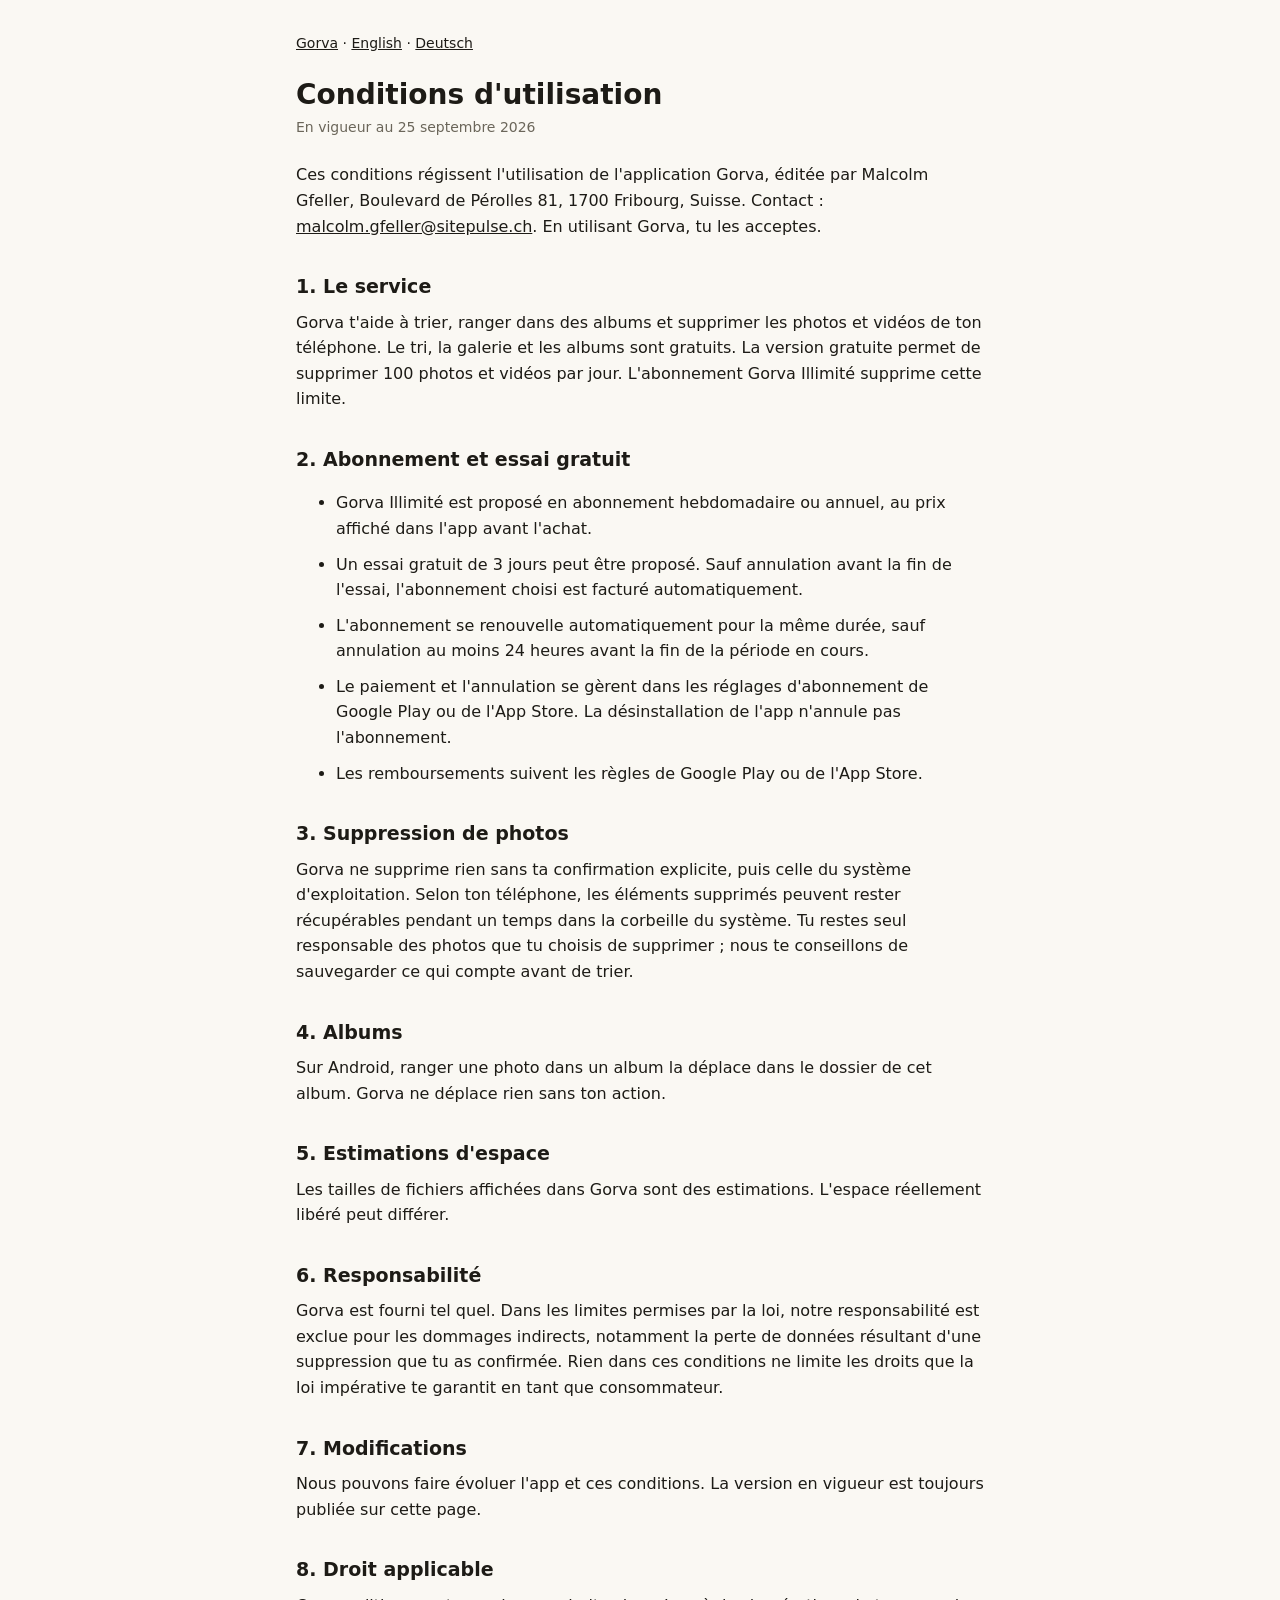
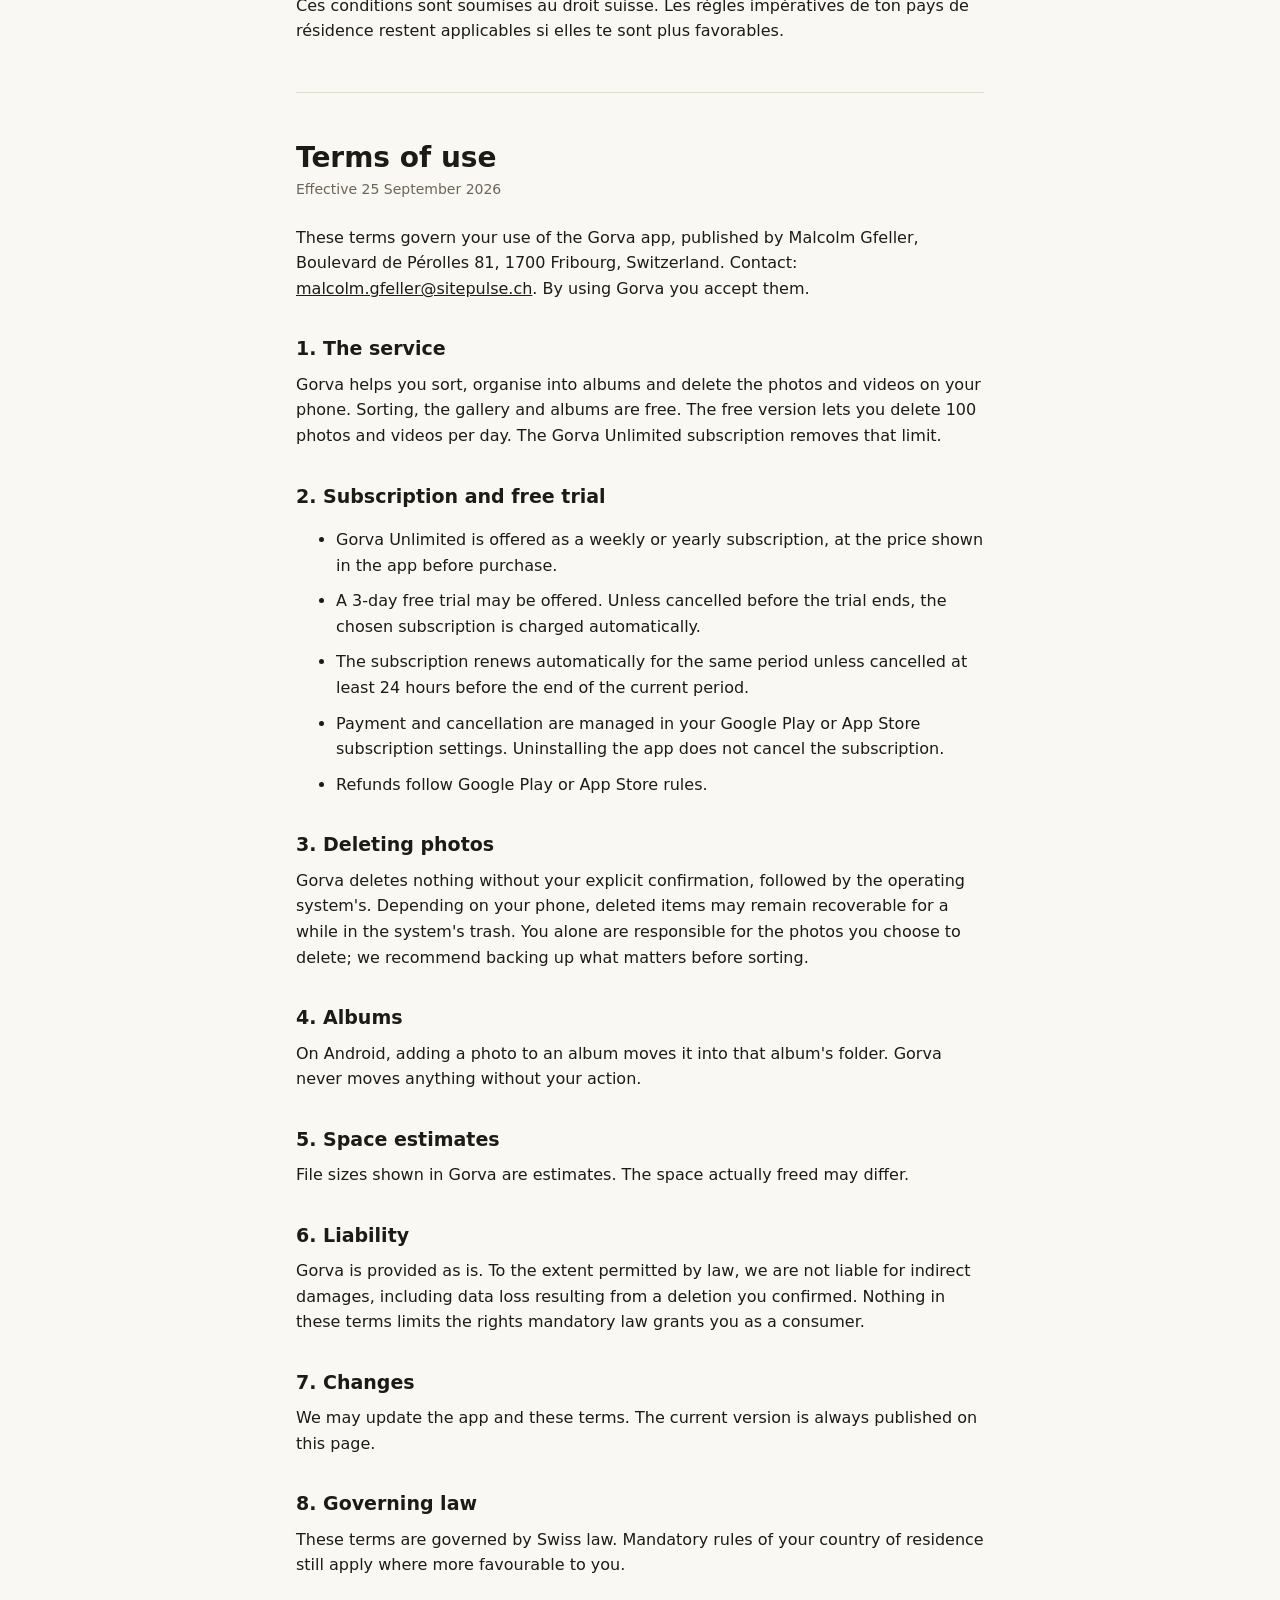
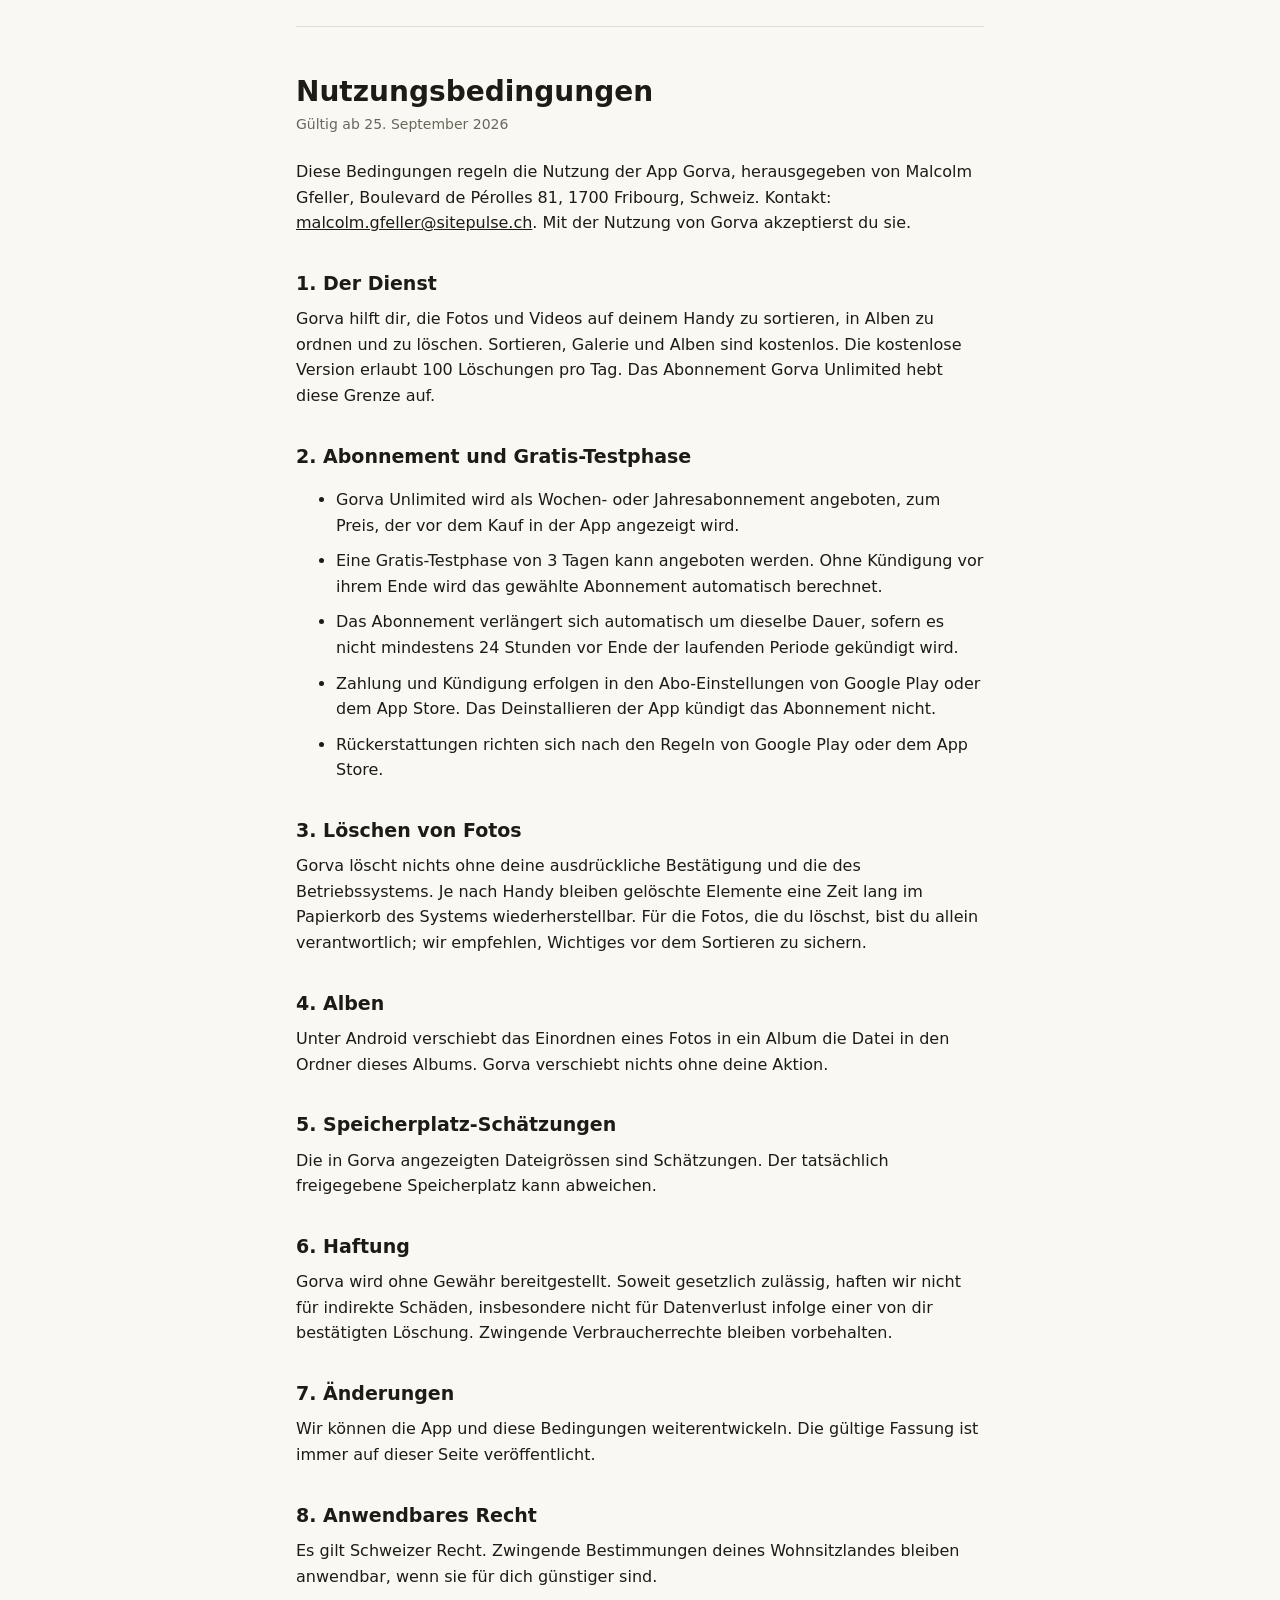
==== conditions.html @ 0fb16efd "Pages légales de Gorva (confidentialité, conditions) FR/EN/DE Co-Authored-By: Claude Opus 5.5 <norep" ====
<!doctype html>
<html lang="fr">
<head>
<meta charset="utf-8">
<meta name="viewport" content="width=device-width, initial-scale=1">
<title>Gorva — Conditions</title>
<link rel="stylesheet" href="style.css">
</head>
<body>
<main>
<nav><a href="index.html">Gorva</a> · <a href="#en">English</a> · <a href="#de">Deutsch</a></nav>

<h1>Conditions d'utilisation</h1>
<p class="meta">En vigueur au 25 septembre 2026</p>

<p>Ces conditions régissent l'utilisation de l'application Gorva, éditée par
Malcolm Gfeller, Boulevard de Pérolles 81, 1700 Fribourg, Suisse. Contact :
<a href="mailto:malcolm.gfeller@sitepulse.ch">malcolm.gfeller@sitepulse.ch</a>. En utilisant Gorva, tu les
acceptes.</p>

<h2>1. Le service</h2>
<p>Gorva t'aide à trier, ranger dans des albums et supprimer les photos et
vidéos de ton téléphone. Le tri, la galerie et les albums sont gratuits. La
version gratuite permet de supprimer 100 photos et vidéos par jour.
L'abonnement Gorva Illimité supprime cette limite.</p>

<h2>2. Abonnement et essai gratuit</h2>
<ul>
  <li>Gorva Illimité est proposé en abonnement hebdomadaire ou annuel, au prix
  affiché dans l'app avant l'achat.</li>
  <li>Un essai gratuit de 3 jours peut être proposé. Sauf annulation avant la fin
  de l'essai, l'abonnement choisi est facturé automatiquement.</li>
  <li>L'abonnement se renouvelle automatiquement pour la même durée, sauf
  annulation au moins 24 heures avant la fin de la période en cours.</li>
  <li>Le paiement et l'annulation se gèrent dans les réglages d'abonnement de
  Google Play ou de l'App Store. La désinstallation de l'app n'annule pas
  l'abonnement.</li>
  <li>Les remboursements suivent les règles de Google Play ou de l'App Store.</li>
</ul>

<h2>3. Suppression de photos</h2>
<p>Gorva ne supprime rien sans ta confirmation explicite, puis celle du système
d'exploitation. Selon ton téléphone, les éléments supprimés peuvent rester
récupérables pendant un temps dans la corbeille du système. Tu restes seul
responsable des photos que tu choisis de supprimer ; nous te conseillons de
sauvegarder ce qui compte avant de trier.</p>

<h2>4. Albums</h2>
<p>Sur Android, ranger une photo dans un album la déplace dans le dossier de cet
album. Gorva ne déplace rien sans ton action.</p>

<h2>5. Estimations d'espace</h2>
<p>Les tailles de fichiers affichées dans Gorva sont des estimations. L'espace
réellement libéré peut différer.</p>

<h2>6. Responsabilité</h2>
<p>Gorva est fourni tel quel. Dans les limites permises par la loi, notre
responsabilité est exclue pour les dommages indirects, notamment la perte de
données résultant d'une suppression que tu as confirmée. Rien dans ces conditions
ne limite les droits que la loi impérative te garantit en tant que
consommateur.</p>

<h2>7. Modifications</h2>
<p>Nous pouvons faire évoluer l'app et ces conditions. La version en vigueur est
toujours publiée sur cette page.</p>

<h2>8. Droit applicable</h2>
<p>Ces conditions sont soumises au droit suisse. Les règles impératives de ton
pays de résidence restent applicables si elles te sont plus favorables.</p>

<hr>

<h1 id="en">Terms of use</h1>
<p class="meta">Effective 25 September 2026</p>

<p>These terms govern your use of the Gorva app, published by Malcolm Gfeller,
Boulevard de Pérolles 81, 1700 Fribourg, Switzerland. Contact: <a href="mailto:malcolm.gfeller@sitepulse.ch">malcolm.gfeller@sitepulse.ch</a>.
By using Gorva you accept them.</p>

<h2>1. The service</h2>
<p>Gorva helps you sort, organise into albums and delete the photos and videos
on your phone. Sorting, the gallery and albums are free. The free version lets
you delete 100 photos and videos per day. The Gorva Unlimited subscription
removes that limit.</p>

<h2>2. Subscription and free trial</h2>
<ul>
  <li>Gorva Unlimited is offered as a weekly or yearly subscription, at the price
  shown in the app before purchase.</li>
  <li>A 3-day free trial may be offered. Unless cancelled before the trial ends,
  the chosen subscription is charged automatically.</li>
  <li>The subscription renews automatically for the same period unless cancelled
  at least 24 hours before the end of the current period.</li>
  <li>Payment and cancellation are managed in your Google Play or App Store
  subscription settings. Uninstalling the app does not cancel the
  subscription.</li>
  <li>Refunds follow Google Play or App Store rules.</li>
</ul>

<h2>3. Deleting photos</h2>
<p>Gorva deletes nothing without your explicit confirmation, followed by the
operating system's. Depending on your phone, deleted items may remain recoverable
for a while in the system's trash. You alone are responsible for the photos you
choose to delete; we recommend backing up what matters before sorting.</p>

<h2>4. Albums</h2>
<p>On Android, adding a photo to an album moves it into that album's folder.
Gorva never moves anything without your action.</p>

<h2>5. Space estimates</h2>
<p>File sizes shown in Gorva are estimates. The space actually freed may
differ.</p>

<h2>6. Liability</h2>
<p>Gorva is provided as is. To the extent permitted by law, we are not liable for
indirect damages, including data loss resulting from a deletion you confirmed.
Nothing in these terms limits the rights mandatory law grants you as a
consumer.</p>

<h2>7. Changes</h2>
<p>We may update the app and these terms. The current version is always published
on this page.</p>

<h2>8. Governing law</h2>
<p>These terms are governed by Swiss law. Mandatory rules of your country of
residence still apply where more favourable to you.</p>

<hr>

<h1 id="de">Nutzungsbedingungen</h1>
<p class="meta">Gültig ab 25. September 2026</p>

<p>Diese Bedingungen regeln die Nutzung der App Gorva, herausgegeben von
Malcolm Gfeller, Boulevard de Pérolles 81, 1700 Fribourg, Schweiz. Kontakt:
<a href="mailto:malcolm.gfeller@sitepulse.ch">malcolm.gfeller@sitepulse.ch</a>. Mit der Nutzung von Gorva
akzeptierst du sie.</p>

<h2>1. Der Dienst</h2>
<p>Gorva hilft dir, die Fotos und Videos auf deinem Handy zu sortieren, in Alben
zu ordnen und zu löschen. Sortieren, Galerie und Alben sind kostenlos. Die
kostenlose Version erlaubt 100 Löschungen pro Tag. Das Abonnement Gorva Unlimited
hebt diese Grenze auf.</p>

<h2>2. Abonnement und Gratis-Testphase</h2>
<ul>
  <li>Gorva Unlimited wird als Wochen- oder Jahresabonnement angeboten, zum Preis,
  der vor dem Kauf in der App angezeigt wird.</li>
  <li>Eine Gratis-Testphase von 3 Tagen kann angeboten werden. Ohne Kündigung vor
  ihrem Ende wird das gewählte Abonnement automatisch berechnet.</li>
  <li>Das Abonnement verlängert sich automatisch um dieselbe Dauer, sofern es nicht
  mindestens 24 Stunden vor Ende der laufenden Periode gekündigt wird.</li>
  <li>Zahlung und Kündigung erfolgen in den Abo-Einstellungen von Google Play oder
  dem App Store. Das Deinstallieren der App kündigt das Abonnement nicht.</li>
  <li>Rückerstattungen richten sich nach den Regeln von Google Play oder dem App
  Store.</li>
</ul>

<h2>3. Löschen von Fotos</h2>
<p>Gorva löscht nichts ohne deine ausdrückliche Bestätigung und die des
Betriebssystems. Je nach Handy bleiben gelöschte Elemente eine Zeit lang im
Papierkorb des Systems wiederherstellbar. Für die Fotos, die du löschst, bist du
allein verantwortlich; wir empfehlen, Wichtiges vor dem Sortieren zu sichern.</p>

<h2>4. Alben</h2>
<p>Unter Android verschiebt das Einordnen eines Fotos in ein Album die Datei in
den Ordner dieses Albums. Gorva verschiebt nichts ohne deine Aktion.</p>

<h2>5. Speicherplatz-Schätzungen</h2>
<p>Die in Gorva angezeigten Dateigrössen sind Schätzungen. Der tatsächlich
freigegebene Speicherplatz kann abweichen.</p>

<h2>6. Haftung</h2>
<p>Gorva wird ohne Gewähr bereitgestellt. Soweit gesetzlich zulässig, haften wir
nicht für indirekte Schäden, insbesondere nicht für Datenverlust infolge einer von
dir bestätigten Löschung. Zwingende Verbraucherrechte bleiben vorbehalten.</p>

<h2>7. Änderungen</h2>
<p>Wir können die App und diese Bedingungen weiterentwickeln. Die gültige Fassung
ist immer auf dieser Seite veröffentlicht.</p>

<h2>8. Anwendbares Recht</h2>
<p>Es gilt Schweizer Recht. Zwingende Bestimmungen deines Wohnsitzlandes bleiben
anwendbar, wenn sie für dich günstiger sind.</p>
</main>
</body>
</html>
---- style.css ----
:root { color-scheme: light dark; --bg: #faf8f3; --fg: #1d1b16; --muted: #6b665a; --line: #e2ddd0; }
@media (prefers-color-scheme: dark) { :root { --bg: #14130f; --fg: #f1ede3; --muted: #a39d8e; --line: #2c2a23; } }
* { box-sizing: border-box; }
body { margin: 0; background: var(--bg); color: var(--fg); font: 16px/1.6 system-ui, -apple-system, "Segoe UI", sans-serif; }
main { max-width: 720px; margin: 0 auto; padding: 32px 16px 64px; }
h1 { font-size: 28px; line-height: 1.2; margin: 0 0 4px; }
h2 { font-size: 19px; margin: 32px 0 8px; }
p, li { margin: 0 0 10px; }
.meta { color: var(--muted); font-size: 14px; margin-bottom: 24px; }
nav { font-size: 14px; margin-bottom: 24px; }
hr { border: 0; border-top: 1px solid var(--line); margin: 48px 0; }
a { color: inherit; }
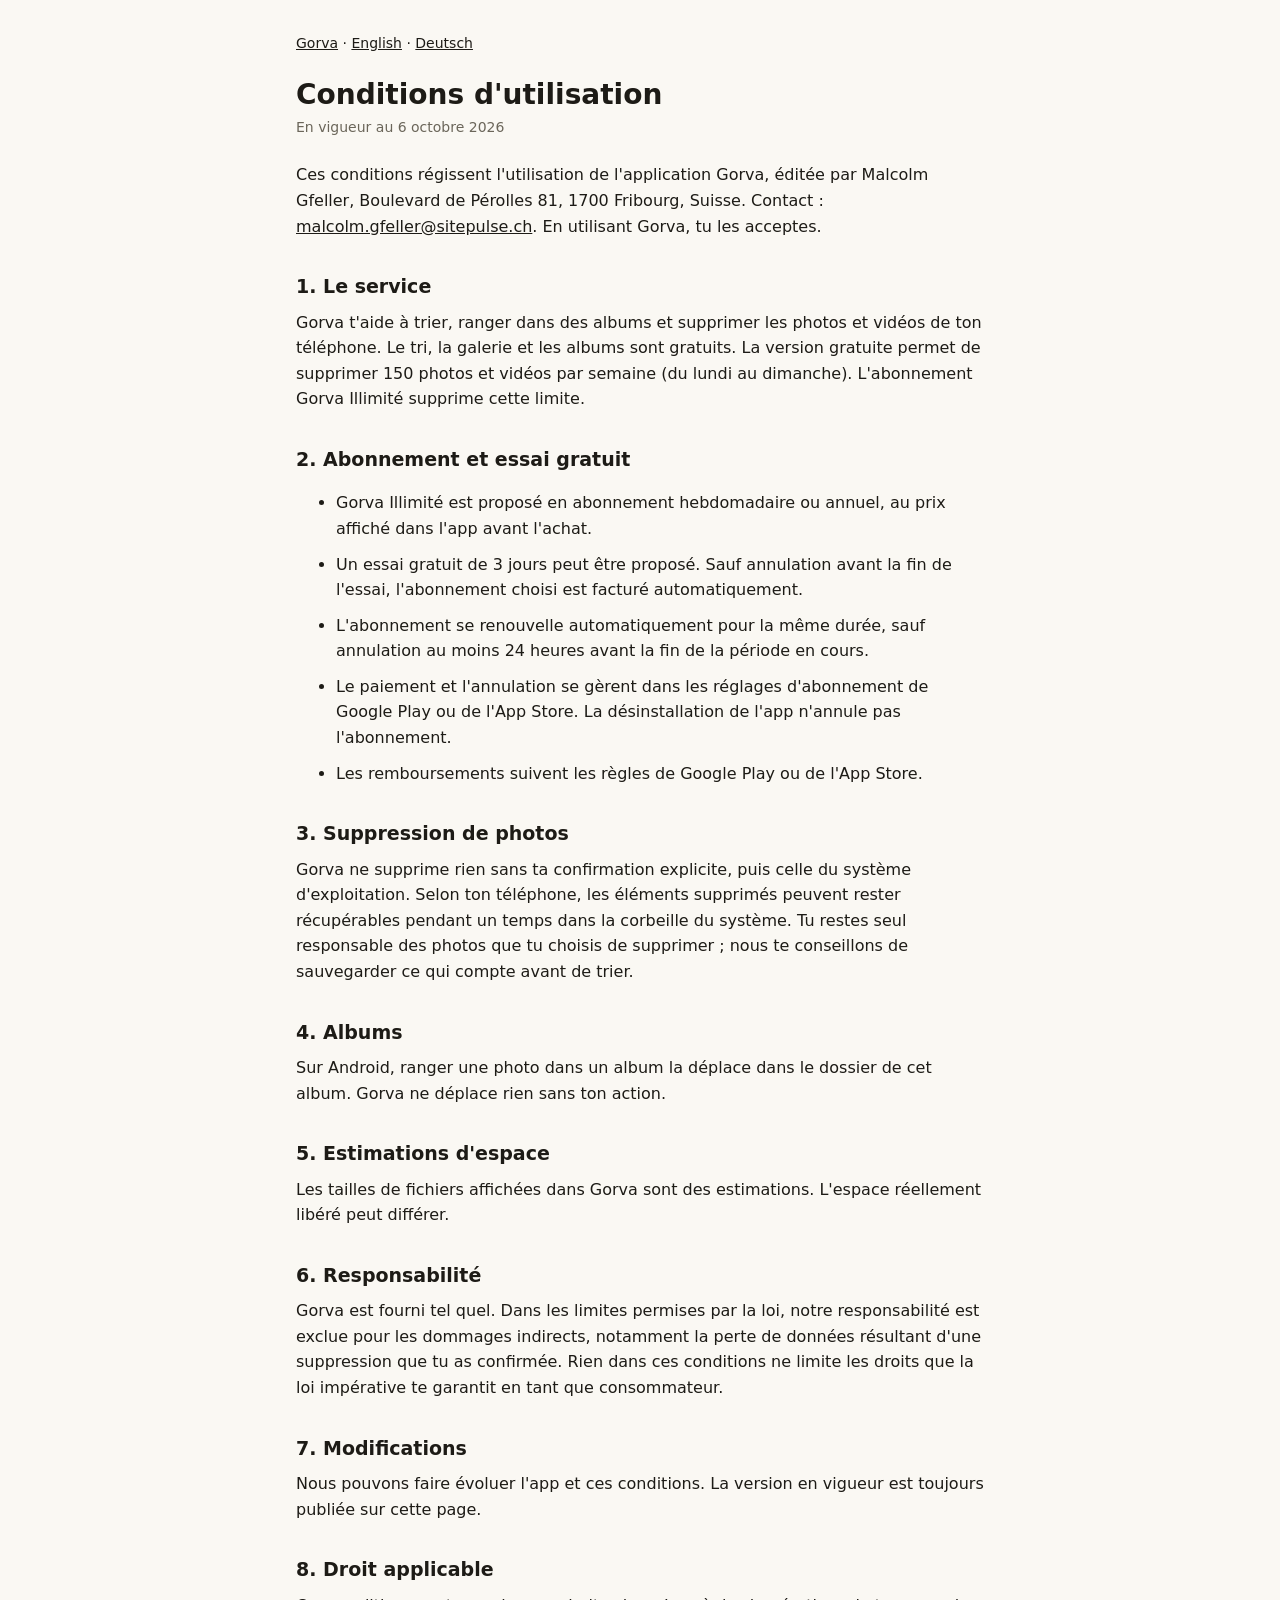
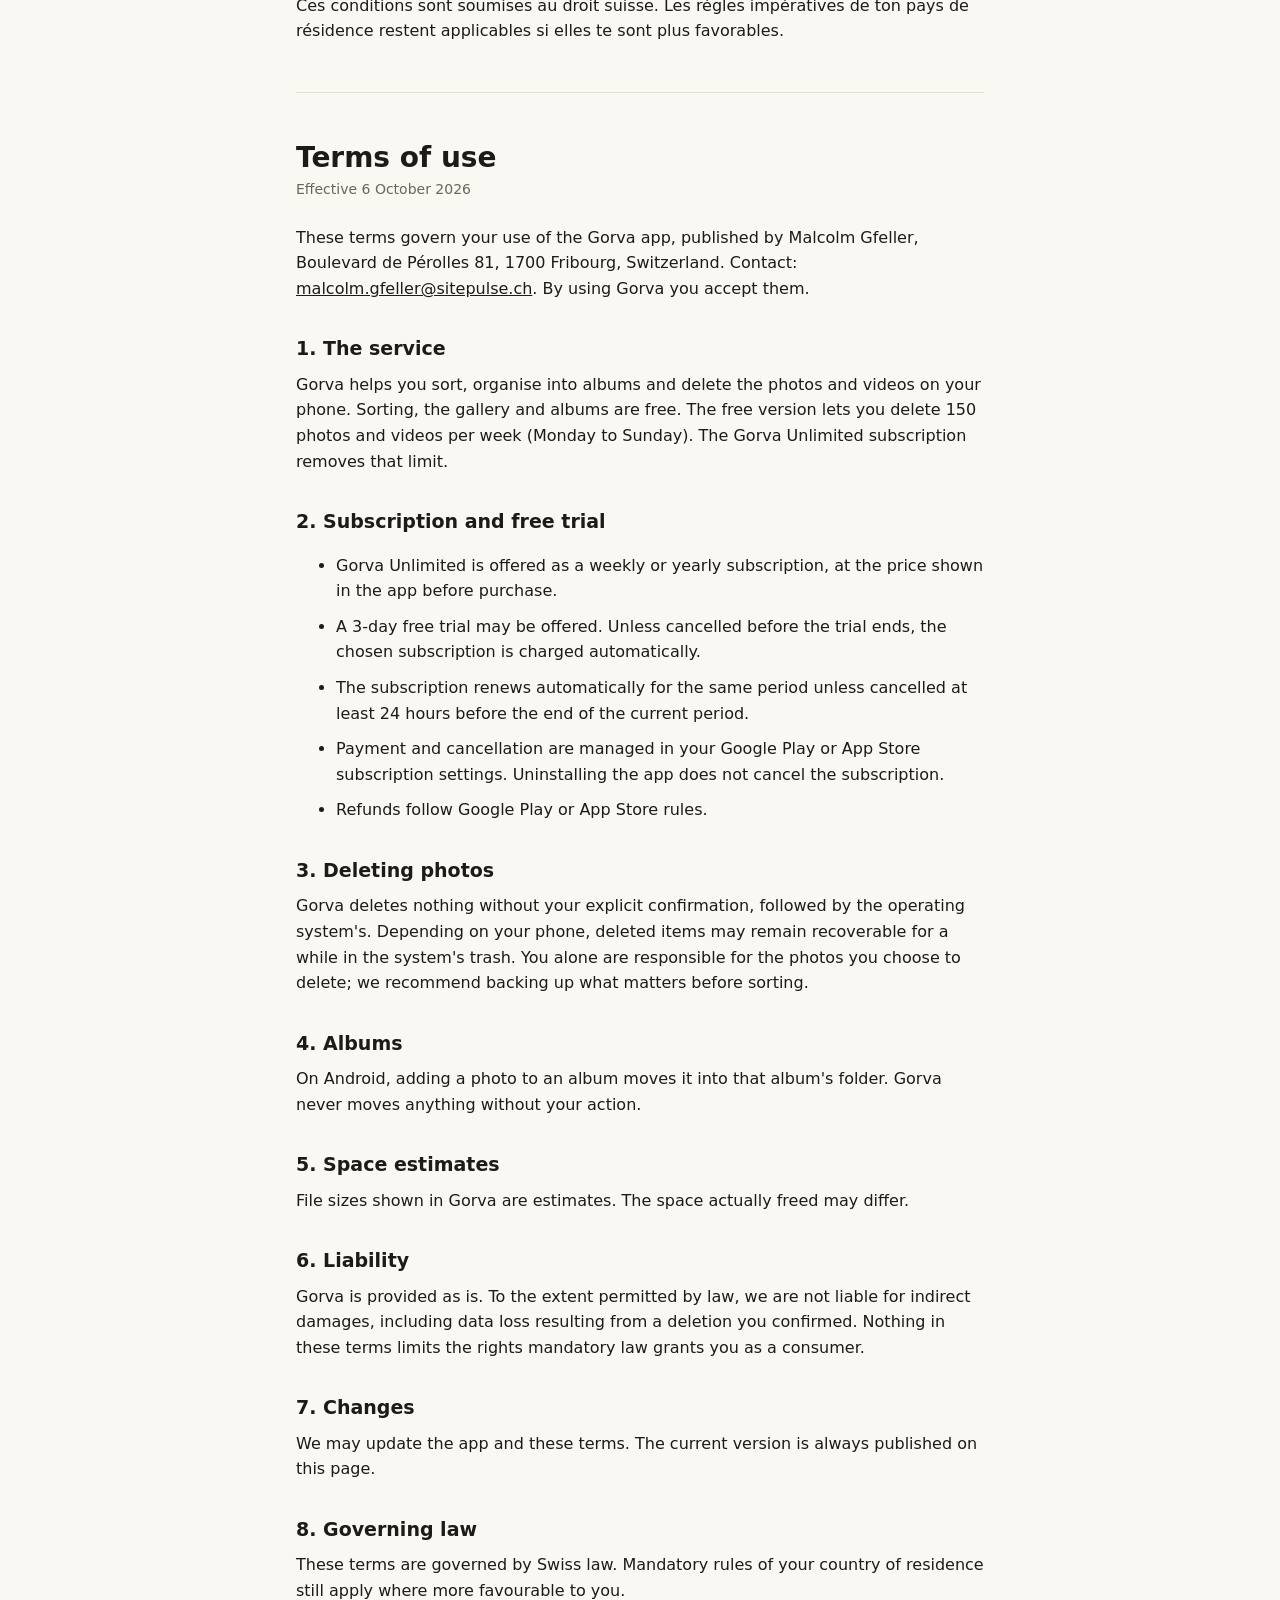
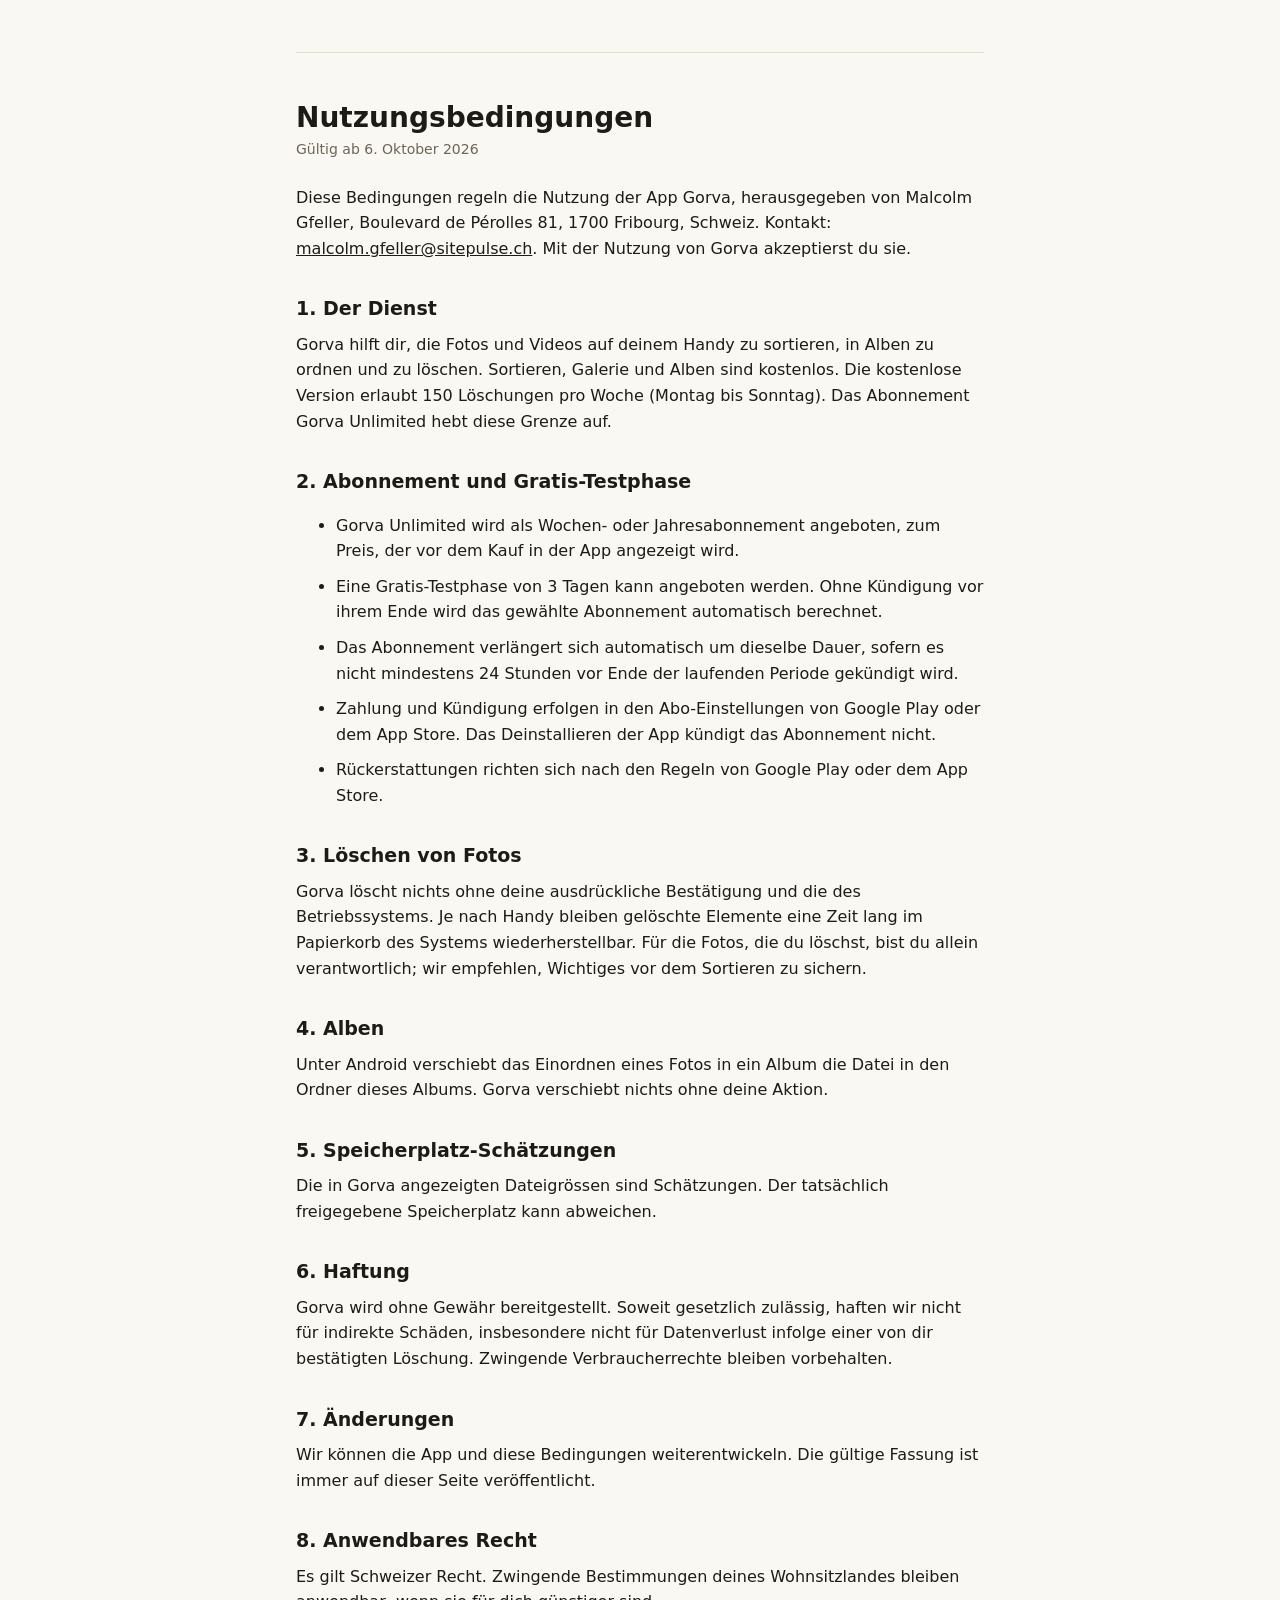
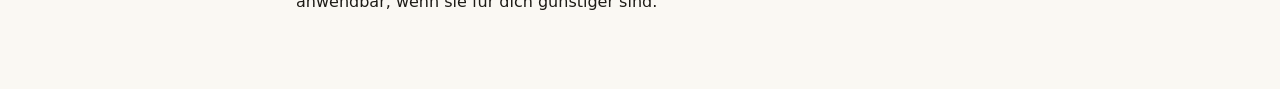
==== commit c2a92d57: "Mise à jour : feedback Supabase, 150 suppressions/semaine" ====
--- a/conditions.html
+++ b/conditions.html
@@ -11,7 +11,7 @@
 <nav><a href="index.html">Gorva</a> · <a href="#en">English</a> · <a href="#de">Deutsch</a></nav>
 
 <h1>Conditions d'utilisation</h1>
-<p class="meta">En vigueur au 25 septembre 2026</p>
+<p class="meta">En vigueur au 6 octobre 2026</p>
 
 <p>Ces conditions régissent l'utilisation de l'application Gorva, éditée par
 Malcolm Gfeller, Boulevard de Pérolles 81, 1700 Fribourg, Suisse. Contact :
@@ -21,7 +21,7 @@
 <h2>1. Le service</h2>
 <p>Gorva t'aide à trier, ranger dans des albums et supprimer les photos et
 vidéos de ton téléphone. Le tri, la galerie et les albums sont gratuits. La
-version gratuite permet de supprimer 100 photos et vidéos par jour.
+version gratuite permet de supprimer 150 photos et vidéos par semaine (du lundi au dimanche).
 L'abonnement Gorva Illimité supprime cette limite.</p>
 
 <h2>2. Abonnement et essai gratuit</h2>
@@ -71,7 +71,7 @@
 <hr>
 
 <h1 id="en">Terms of use</h1>
-<p class="meta">Effective 25 September 2026</p>
+<p class="meta">Effective 6 October 2026</p>
 
 <p>These terms govern your use of the Gorva app, published by Malcolm Gfeller,
 Boulevard de Pérolles 81, 1700 Fribourg, Switzerland. Contact: <a href="mailto:malcolm.gfeller@sitepulse.ch">malcolm.gfeller@sitepulse.ch</a>.
@@ -80,7 +80,7 @@
 <h2>1. The service</h2>
 <p>Gorva helps you sort, organise into albums and delete the photos and videos
 on your phone. Sorting, the gallery and albums are free. The free version lets
-you delete 100 photos and videos per day. The Gorva Unlimited subscription
+you delete 150 photos and videos per week (Monday to Sunday). The Gorva Unlimited subscription
 removes that limit.</p>
 
 <h2>2. Subscription and free trial</h2>
@@ -128,7 +128,7 @@
 <hr>
 
 <h1 id="de">Nutzungsbedingungen</h1>
-<p class="meta">Gültig ab 25. September 2026</p>
+<p class="meta">Gültig ab 6. Oktober 2026</p>
 
 <p>Diese Bedingungen regeln die Nutzung der App Gorva, herausgegeben von
 Malcolm Gfeller, Boulevard de Pérolles 81, 1700 Fribourg, Schweiz. Kontakt:
@@ -138,7 +138,7 @@
 <h2>1. Der Dienst</h2>
 <p>Gorva hilft dir, die Fotos und Videos auf deinem Handy zu sortieren, in Alben
 zu ordnen und zu löschen. Sortieren, Galerie und Alben sind kostenlos. Die
-kostenlose Version erlaubt 100 Löschungen pro Tag. Das Abonnement Gorva Unlimited
+kostenlose Version erlaubt 150 Löschungen pro Woche (Montag bis Sonntag). Das Abonnement Gorva Unlimited
 hebt diese Grenze auf.</p>
 
 <h2>2. Abonnement und Gratis-Testphase</h2>
